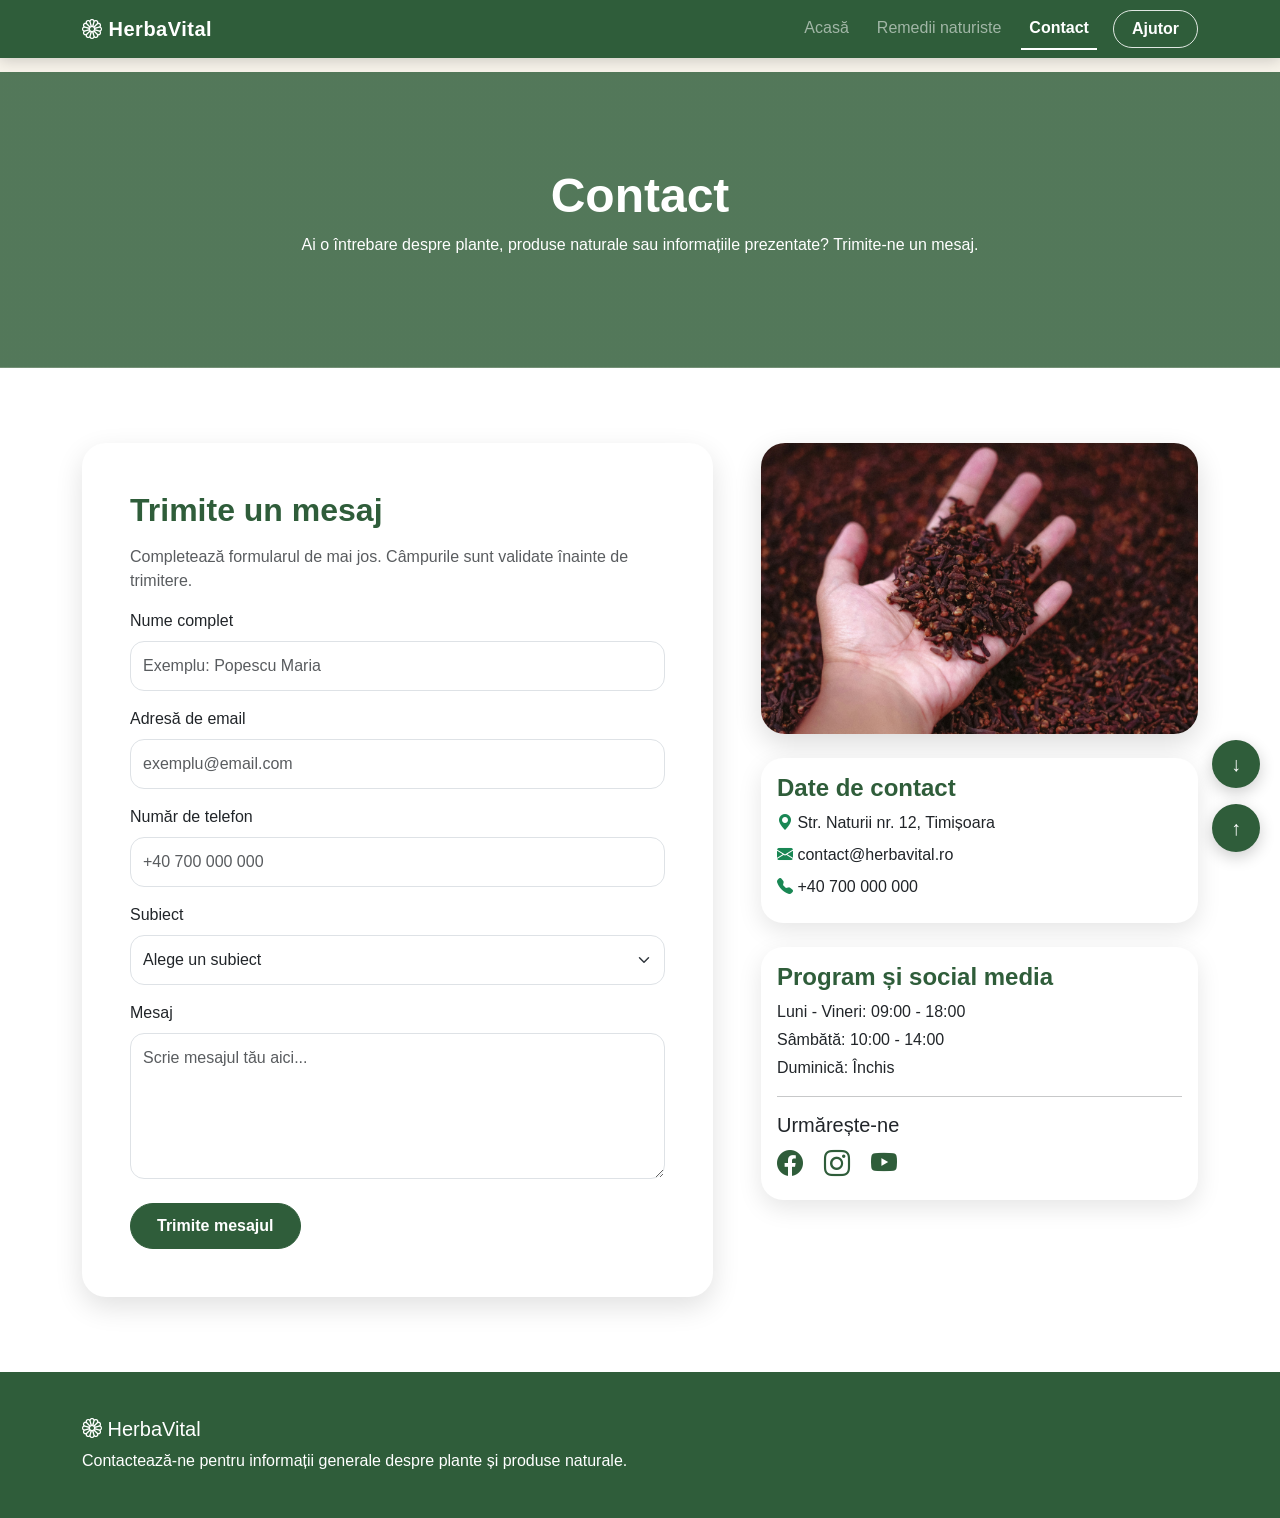
==== contact.html @ 12eb25f9 "Add website files" ====
<!DOCTYPE html>
<html lang="ro">
<head>
    <meta charset="UTF-8">

    <!-- Configurează afișarea corectă pe telefoane, tablete și desktop -->
    <meta name="viewport" content="width=device-width, initial-scale=1.0">

    <!-- Definește titlul paginii de contact -->
    <title>HerbaVital | Contact</title>

    <!-- Încarcă Bootstrap pentru layout, formular și comportament responsive -->
    <link href="https://cdn.jsdelivr.net/npm/bootstrap@5.3.8/dist/css/bootstrap.min.css" rel="stylesheet">

    <!-- Încarcă iconițele folosite pentru datele de contact și rețelele sociale -->
    <link href="https://cdn.jsdelivr.net/npm/bootstrap-icons@1.11.3/font/bootstrap-icons.css" rel="stylesheet">

    <!-- Încarcă fișierul comun de stiluri personalizate -->
    <link rel="stylesheet" href="css/stil.css">
</head>
<body>

    <!-- Meniul principal permite navigarea între pagini și rămâne mereu la îndemână -->
    <nav class="navbar navbar-expand-lg navbar-dark fixed-top meniu-principal">
        <div class="container">
            <a class="navbar-brand" href="index.html">
                <i class="bi bi-flower1"></i> HerbaVital
            </a>

            <!-- Butonul este necesar pe dispozitivele cu ecran mai mic -->
            <button class="navbar-toggler" type="button" data-bs-toggle="collapse" data-bs-target="#meniuNavigare" aria-controls="meniuNavigare" aria-expanded="false" aria-label="Deschide meniul">
                <span class="navbar-toggler-icon"></span>
            </button>

            <div class="collapse navbar-collapse" id="meniuNavigare">
                <ul class="navbar-nav ms-auto">
                    <li class="nav-item">
                        <a class="nav-link" href="index.html">Acasă</a>
                    </li>
                    <li class="nav-item">
                        <a class="nav-link" href="remedii-naturiste.html">Remedii naturiste</a>
                    </li>
                    <li class="nav-item">
                        <a class="nav-link active" href="contact.html">Contact</a>
                    </li>
                    <li class="nav-item d-flex align-items-center ms-lg-3">
                        <button class="btn btn-ajutor" type="button" data-bs-toggle="modal" data-bs-target="#modalAjutor">
                            Ajutor
                        </button>
                    </li>
                </ul>
            </div>
        </div>
    </nav>

    <main>

        <!-- Antetul introduce pagina și explică pe scurt scopul formularului de contact -->
        <section class="antet-pagina">
            <div class="container text-center">
                <h1>Contact</h1>
                <p>
                    Ai o întrebare despre plante, produse naturale sau informațiile prezentate?
                    Trimite-ne un mesaj.
                </p>
            </div>
        </section>

        <!-- Secțiunea principală grupează formularul și zona laterală de informații într-un layout echilibrat -->
        <section class="sectiune-alba">
            <div class="container">
                <div class="row g-5 align-items-start">

                    <!-- Coloana din stânga conține formularul principal, validat înainte de trimitere -->
                    <div class="col-lg-7">
                        <div class="card card-contact">
                            <div class="card-body p-4 p-lg-5">
                                <h2 class="titlu-sectiune mb-3">Trimite un mesaj</h2>
                                <p class="text-muted">
                                    Completează formularul de mai jos. Câmpurile sunt validate înainte de trimitere.
                                </p>

                                <!-- Formularul folosește validarea din JavaScript pentru un feedback mai clar -->
                                <form action="mailto:contact@herbavital.ro" method="post" enctype="text/plain" onsubmit="return valideazaFormularContact()">
                                    <div class="mb-3">
                                        <label for="nume" class="form-label">Nume complet</label>
                                        <input type="text" class="form-control" id="nume" name="nume" placeholder="Exemplu: Popescu Maria" required>
                                    </div>

                                    <div class="mb-3">
                                        <label for="email" class="form-label">Adresă de email</label>
                                        <input type="email" class="form-control" id="email" name="email" placeholder="exemplu@email.com" required>
                                    </div>

                                    <div class="mb-3">
                                        <label for="telefon" class="form-label">Număr de telefon</label>
                                        <input type="tel" class="form-control" id="telefon" name="telefon" placeholder="+40 700 000 000" required>
                                    </div>

                                    <div class="mb-3">
                                        <label for="subiect" class="form-label">Subiect</label>
                                        <select class="form-select" id="subiect" name="subiect" required>
                                            <option value="">Alege un subiect</option>
                                            <option value="Informatii remedii">Informații despre remedii</option>
                                            <option value="Produse naturale">Produse naturale</option>
                                            <option value="Colaborare">Colaborare</option>
                                            <option value="Alt subiect">Alt subiect</option>
                                        </select>
                                    </div>

                                    <div class="mb-4">
                                        <label for="mesaj" class="form-label">Mesaj</label>
                                        <textarea class="form-control" id="mesaj" name="mesaj" rows="5" placeholder="Scrie mesajul tău aici..." required></textarea>
                                    </div>

                                    <button type="submit" class="btn btn-success">
                                        Trimite mesajul
                                    </button>
                                </form>
                            </div>
                        </div>
                    </div>

                    <!-- Coloana din dreapta completează formularul cu imagine, date de contact și social media -->
                    <div class="col-lg-5">
                        <img src="imagini/contact/contact-natura.jpg" class="img-fluid imagine-rotunjita mb-4" alt="Contact HerbaVital">

                        <div class="card card-personalizat mb-4">
                            <div class="card-body">
                                <h4 class="titlu-sectiune">Date de contact</h4>
                                <p class="mb-2">
                                    <i class="bi bi-geo-alt-fill text-success"></i>
                                    Str. Naturii nr. 12, Timișoara
                                </p>
                                <p class="mb-2">
                                    <i class="bi bi-envelope-fill text-success"></i>
                                    contact@herbavital.ro
                                </p>
                                <p class="mb-2">
                                    <i class="bi bi-telephone-fill text-success"></i>
                                    +40 700 000 000
                                </p>
                            </div>
                        </div>

                        <div class="card card-personalizat">
                            <div class="card-body">
                                <h4 class="titlu-sectiune">Program și social media</h4>
                                <p class="mb-1">Luni - Vineri: 09:00 - 18:00</p>
                                <p class="mb-1">Sâmbătă: 10:00 - 14:00</p>
                                <p class="mb-0">Duminică: Închis</p>

                                <hr>

                                <h5>Urmărește-ne</h5>
                                <a href="https://www.facebook.com/" class="link-social-contact" target="_blank" aria-label="Facebook" rel="noreferrer">
                                    <i class="bi bi-facebook"></i>
                                </a>
                                <a href="https://www.instagram.com/" class="link-social-contact" target="_blank" aria-label="Instagram" rel="noreferrer">
                                    <i class="bi bi-instagram"></i>
                                </a>
                                <a href="https://www.youtube.com/" class="link-social-contact" target="_blank" aria-label="YouTube" rel="noreferrer">
                                    <i class="bi bi-youtube"></i>
                                </a>
                            </div>
                        </div>
                    </div>
                </div>
            </div>
        </section>
    </main>

    <!-- Footer-ul închide pagina și păstrează identitatea vizuală a site-ului -->
    <footer class="footer-site">
        <div class="container">
            <h5><i class="bi bi-flower1"></i> HerbaVital</h5>
            <p class="mb-0">
                Contactează-ne pentru informații generale despre plante și produse naturale.
            </p>
        </div>
    </footer>

    <!-- Butoanele fixe oferă utilizatorului o navigare rapidă într-o pagină mai lungă -->
    <button class="buton-sus" onclick="mergiSus()" aria-label="Mergi sus">↑</button>
    <button class="buton-jos" onclick="mergiJos()" aria-label="Mergi jos">↓</button>

    <!-- Fereastra de ajutor păstrează instrucțiunile scurte la îndemână -->
    <div class="modal fade" id="modalAjutor" tabindex="-1" aria-labelledby="titluModalAjutor" aria-hidden="true">
        <div class="modal-dialog modal-dialog-centered">
            <div class="modal-content modal-ajutor">
                <div class="modal-header">
                    <h5 class="modal-title" id="titluModalAjutor">Ajutor navigare</h5>
                    <button type="button" class="btn-close" data-bs-dismiss="modal" aria-label="Închide"></button>
                </div>
                <div class="modal-body">
                    <p>
                        Folosește meniul principal pentru a naviga între pagini. În pagina de remedii poți căuta rapid
                        plante sau categorii, iar în pagina de contact poți trimite un mesaj prin formular.
                    </p>
                    <p class="mb-0">
                        Pentru deplasare rapidă în pagină, poți folosi butoanele UP și DOWN din partea dreaptă.
                    </p>
                </div>
            </div>
        </div>
    </div>

    <!-- Încarcă funcționalitățile Bootstrap pentru meniu și fereastra modală -->
    <script src="https://cdn.jsdelivr.net/npm/bootstrap@5.3.8/dist/js/bootstrap.bundle.min.js"></script>

    <!-- Încarcă funcțiile personalizate pentru validare și deplasare în pagină -->
    <script src="js/script.js"></script>
</body>
</html>
---- css/stil.css ----
/* Configurează aspectul general al paginii și păstrează spațiu pentru meniul fix de sus */
body {
    font-family: Arial, Helvetica, sans-serif;
    background-color: #f7f3ea;
    color: #3d332b;
    padding-top: 72px;
}

/* Stilizează meniul principal și îi oferă o prezență vizuală clară */
.meniu-principal {
    background-color: #2f5d3a;
    box-shadow: 0 2px 14px rgba(0, 0, 0, 0.18);
}

/* Evidențiază numele brandului din meniu */
.navbar-brand {
    font-weight: 800;
    letter-spacing: 0.5px;
}

/* Controlează distanța și greutatea linkurilor din meniul principal */
.navbar .nav-link {
    margin-left: 12px;
    font-weight: 500;
}

/* Marchează pagina activă astfel încât utilizatorul să știe unde se află */
.navbar .nav-link.active {
    font-weight: 800;
    border-bottom: 2px solid #ffffff;
}

/* Stilizează butonul Ajutor pentru a se integra în bara de navigare */
.btn-ajutor {
    background-color: transparent;
    color: #ffffff;
    border-radius: 999px;
    padding: 6px 18px;
    font-weight: 700;
    border: 1px solid rgba(255, 255, 255, 0.85);
}

/* Păstrează contrastul bun al butonului la hover */
.btn-ajutor:hover {
    background-color: rgba(255, 255, 255, 0.15);
    color: #ffffff;
    border-color: #ffffff;
}

/* Definește forma generală a ferestrei modale de ajutor */
.modal-ajutor {
    border: none;
    border-radius: 22px;
    overflow: hidden;
}

/* Colorează antetul modalei în ton cu identitatea site-ului */
.modal-ajutor .modal-header {
    background-color: #2f5d3a;
    color: #ffffff;
}

/* Face iconița de închidere vizibilă pe fundal închis */
.modal-ajutor .btn-close {
    filter: invert(1);
}

/* Creează zona hero cu imagine de fundal și overlay pentru lizibilitate */
.sectiune-ero {
    min-height: 620px;
    background: linear-gradient(rgba(47, 93, 58, 0.70), rgba(47, 93, 58, 0.70)), url("../imagini/acasa/hero-natura.jpg");
    background-size: cover;
    background-position: center;
    color: #ffffff;
    display: flex;
    align-items: center;
}

/* Evidențiază eticheta scurtă din deschiderea paginii */
.eticheta-hero {
    display: inline-block;
    background-color: rgba(255, 255, 255, 0.16);
    border: 1px solid rgba(255, 255, 255, 0.35);
    color: #ffffff;
    padding: 8px 16px;
    border-radius: 999px;
    margin-bottom: 18px;
    font-size: 0.95rem;
}

/* Controlează dimensiunea și impactul titlului principal */
.sectiune-ero h1 {
    font-size: 3.5rem;
    font-weight: 850;
    line-height: 1.1;
}

/* Stilizează antetul paginilor secundare */
.antet-pagina {
    background: linear-gradient(rgba(47, 93, 58, 0.82), rgba(47, 93, 58, 0.82)), url("../imagini/acasa/produse-naturale.jpg");
    background-size: cover;
    background-position: center;
    color: #ffffff;
    padding: 95px 20px;
}

/* Evidențiază titlul mare din anteturile secundare */
.antet-pagina h1 {
    font-size: 3rem;
    font-weight: 850;
}

/* Definește secțiunile cu fundal alb */
.sectiune-alba {
    background-color: #ffffff;
    padding: 75px 0;
}

/* Definește secțiunile cu fundal crem pentru alternanță vizuală */
.sectiune-crem {
    background-color: #f7f3ea;
    padding: 75px 0;
}

/* Adaugă spațiu dedicat sub carusel, fără să depindă de paddingul secțiunii următoare */
.sectiune-carusel {
    padding-bottom: 120px;
}

/* Păstrează încă puțin aer și direct în jurul caruselului */
.sectiune-carusel .carusel-personalizat {
    margin-bottom: 20px;
}

/* Ajustează secțiunea despre astfel încât să nu se mai lipească de carusel */
.sectiune-despre {
    padding-top: 45px;
    padding-bottom: 130px;
}

/* Controlează respirația vizuală a secțiunii cu nevoi */
.sectiune-nevoi {
    padding-top: 115px;
    padding-bottom: 130px;
}

/* Dă mai multă distanță între titlu și cardurile cu nevoi */
.sectiune-nevoi .row.g-4 {
    margin-top: 25px;
}

/* Uniformizează titlurile importante din pagini */
.titlu-sectiune {
    color: #2f5d3a;
    font-weight: 850;
}

/* Rotunjește imaginile și le oferă profunzime prin umbră */
.imagine-rotunjita {
    border-radius: 24px;
    box-shadow: 0 10px 28px rgba(0, 0, 0, 0.14);
}

/* Stilizează caruselul ca un bloc vizual puternic și bine delimitat */
.carusel-personalizat {
    border-radius: 24px;
    overflow: hidden;
    box-shadow: 0 10px 28px rgba(0, 0, 0, 0.16);
}

/* Păstrează imaginile din carusel la o înălțime constantă */
.carusel-personalizat img {
    height: 500px;
    object-fit: cover;
}

/* Crește lizibilitatea textului afișat peste imaginile caruselului */
.carousel-caption {
    background-color: rgba(47, 93, 58, 0.72);
    border-radius: 16px;
    padding: 16px;
}

/* Definește cardurile standard folosite în mai multe zone ale site-ului */
.card-personalizat {
    border: none;
    border-radius: 22px;
    overflow: hidden;
    box-shadow: 0 8px 24px rgba(0, 0, 0, 0.10);
    transition: transform 0.25s ease, box-shadow 0.25s ease;
}

/* Adaugă un efect discret de ridicare la hover */
.card-personalizat:hover {
    transform: translateY(-6px);
    box-shadow: 0 12px 30px rgba(0, 0, 0, 0.15);
}

/* Uniformizează înălțimea imaginilor din carduri */
.card-personalizat img {
    height: 220px;
    object-fit: cover;
}

/* Stilizează iconițele mari din cardurile informative */
.iconita-card {
    font-size: 42px;
    color: #2f5d3a;
    margin-bottom: 16px;
}

/* Creează pastilele de categorie folosite deasupra remediilor */
.categorie-remediu {
    display: inline-block;
    background-color: #e5f1e8;
    color: #2f5d3a;
    padding: 5px 12px;
    border-radius: 999px;
    font-size: 0.85rem;
    font-weight: 700;
}

/* Stilizează câmpul principal de căutare */
.camp-cautare {
    border-radius: 999px;
    padding: 14px 22px;
}

/* Stilizează etichetele scurte de secțiune */
.eticheta-sectiune {
    display: inline-block;
    background-color: #e5f1e8;
    color: #2f5d3a;
    padding: 7px 16px;
    border-radius: 999px;
    font-size: 0.88rem;
    font-weight: 800;
    letter-spacing: 0.3px;
}

/* Controlează spațierea secțiunii-ghid de plante */
.sectiune-ghid-plante {
    padding-top: 95px;
    padding-bottom: 115px;
}

/* Creează spațiu pentru noua secțiune de ghid care a înlocuit video-ul */
.sectiune-ghid-remedii {
    padding-top: 90px;
    padding-bottom: 100px;
}

/* Configurează zona de întrebări frecvente */
.sectiune-intrebari {
    padding-top: 95px;
    padding-bottom: 110px;
}

/* Definește cardurile de orientare cu pași sau recomandări scurte */
.card-orientare {
    background-color: #ffffff;
    border-radius: 22px;
    padding: 28px;
    height: 100%;
    text-align: center;
    box-shadow: 0 8px 24px rgba(0, 0, 0, 0.10);
    transition: transform 0.25s ease, box-shadow 0.25s ease;
}

/* Aplică un mic efect de accentuare la hover */
.card-orientare:hover {
    transform: translateY(-6px);
    box-shadow: 0 12px 30px rgba(0, 0, 0, 0.15);
}

/* Dimensionează iconițele din cardurile de orientare */
.card-orientare i {
    font-size: 40px;
    color: #2f5d3a;
    margin-bottom: 16px;
}

/* Evidențiază titlurile din cardurile de orientare */
.card-orientare h5 {
    color: #2f5d3a;
    font-weight: 800;
    margin-bottom: 12px;
}

/* Menține textul descriptiv într-un ton secundar */
.card-orientare p {
    color: #6c757d;
    margin-bottom: 0;
}

/* Stilizează noul card detaliat de plantă care înlocuiește tabelul clasic */
.card-planta-detaliata {
    background: linear-gradient(180deg, #ffffff, #f6fbf7);
    border: 1px solid rgba(47, 93, 58, 0.08);
    border-radius: 24px;
    padding: 24px;
    box-shadow: 0 10px 26px rgba(0, 0, 0, 0.08);
    cursor: pointer;
    transition: transform 0.22s ease, box-shadow 0.22s ease, border-color 0.22s ease;
}

/* Marchează vizual cardul selectat și oferă feedback la interacțiune */
.card-planta-detaliata:hover,
.card-planta-detaliata.activa {
    transform: translateY(-5px);
    box-shadow: 0 16px 34px rgba(0, 0, 0, 0.12);
    border-color: rgba(47, 93, 58, 0.35);
}

/* Evidențiază numele plantei din card */
.card-planta-detaliata h5 {
    color: #2f5d3a;
    font-weight: 850;
    margin-bottom: 4px;
}

/* Stilizează denumirea latină într-un ton mai discret */
.denumire-latina {
    margin-bottom: 0;
    color: #7a8179;
    font-size: 0.92rem;
}

/* Creează o insignă scurtă pentru profilul plantei */
.insigna-profil {
    background-color: #eef7f0;
    color: #2f5d3a;
    border-radius: 999px;
    padding: 6px 12px;
    font-size: 0.8rem;
    font-weight: 800;
}

/* Organizează informațiile esențiale din card într-o listă ușor de parcurs */
.lista-profil-planta {
    list-style: none;
    padding-left: 0;
    margin-bottom: 18px;
}

/* Delimitează vizual fiecare informație din profil */
.lista-profil-planta li {
    padding: 9px 0;
    border-bottom: 1px solid rgba(47, 93, 58, 0.08);
    color: #566056;
}

/* Elimină separatorul inutil după ultimul element */
.lista-profil-planta li:last-child {
    border-bottom: none;
}

/* Butonul are rol vizual și întărește ideea de interactivitate a cardului */
.buton-profil {
    border-radius: 999px;
    font-weight: 700;
    pointer-events: none;
}

/* Așază filtrele pe un singur rând flexibil și aerisit */
.filtre-plante {
    display: flex;
    justify-content: center;
    flex-wrap: wrap;
    gap: 10px;
}

/* Stilizează butoanele de filtrare */
.filtru-planta {
    border-radius: 999px;
    border: 1px solid #2f5d3a;
    color: #2f5d3a;
    background-color: #ffffff;
    padding: 8px 18px;
    font-weight: 700;
}

/* Marchează filtrul activ sau starea de hover */
.filtru-planta.activ,
.filtru-planta:hover {
    background-color: #2f5d3a;
    color: #ffffff;
}

/* Definește pastilele informative pentru tipurile de nevoie asociate unei plante */
.pastila-planta {
    display: inline-block;
    padding: 6px 12px;
    border-radius: 999px;
    font-size: 0.82rem;
    font-weight: 800;
    margin: 3px;
}

/* Culoare pentru etichetele verzi */
.pastila-planta.verde {
    background-color: #e5f1e8;
    color: #2f5d3a;
}

/* Culoare pentru etichetele galbene */
.pastila-planta.galben {
    background-color: #fff4d8;
    color: #8a6200;
}

/* Culoare pentru etichetele portocalii */
.pastila-planta.portocaliu {
    background-color: #ffe8d6;
    color: #a54f00;
}

/* Culoare pentru etichetele mov */
.pastila-planta.mov {
    background-color: #eee7ff;
    color: #5c3f99;
}

/* Culoare pentru etichetele roz */
.pastila-planta.roz {
    background-color: #ffe5ec;
    color: #9f2f55;
}

/* Creează panoul de detalii care se actualizează la selectarea unei plante */
.panou-detalii-planta {
    background: linear-gradient(135deg, #ffffff, #eef7f0);
    border-left: 5px solid #2f5d3a;
    border-radius: 22px;
    padding: 24px;
    box-shadow: 0 8px 24px rgba(0, 0, 0, 0.10);
}

/* Evidențiază titlul plantei selectate */
.panou-detalii-planta h5 {
    color: #2f5d3a;
    font-weight: 850;
    margin-bottom: 10px;
}

/* Menține textul panoului într-un ton cald și ușor de citit */
.panou-detalii-planta p {
    color: #5f665f;
}

/* Stilizează întrebările frecvente într-un format modern și compact */
.accordion-herbavital .accordion-item {
    border: none;
    border-radius: 20px;
    overflow: hidden;
    margin-bottom: 14px;
    box-shadow: 0 8px 24px rgba(0, 0, 0, 0.08);
}

/* Evidențiază butoanele de deschidere din FAQ */
.accordion-herbavital .accordion-button {
    font-weight: 700;
    color: #2f5d3a;
    background-color: #ffffff;
    padding: 20px 22px;
}

/* Marchează starea deschisă a întrebării active */
.accordion-herbavital .accordion-button:not(.collapsed) {
    background-color: #eef7f0;
    color: #24492e;
    box-shadow: none;
}

/* Adaugă un focus vizibil pentru accesibilitate */
.accordion-herbavital .accordion-button:focus {
    box-shadow: 0 0 0 0.2rem rgba(143, 185, 150, 0.20);
}

/* Stilizează zona de răspuns din FAQ */
.accordion-herbavital .accordion-body {
    background-color: #ffffff;
    color: #5f665f;
}

/* Uniformizează câmpurile formularului */
.form-control,
.form-select {
    border-radius: 14px;
    padding: 12px;
}

/* Evidențiază câmpul activ pentru o experiență mai clară */
.form-control:focus,
.form-select:focus {
    border-color: #8fb996;
    box-shadow: 0 0 0 0.2rem rgba(143, 185, 150, 0.25);
}

/* Stilizează cardul formularului de contact */
.card-contact {
    border: none;
    border-radius: 24px;
    box-shadow: 0 10px 28px rgba(0, 0, 0, 0.12);
}

/* Personalizează butoanele principale verzi */
.btn-success {
    background-color: #2f5d3a;
    border-color: #2f5d3a;
    border-radius: 999px;
    padding: 10px 26px;
    font-weight: 700;
}

/* Creează o stare de hover mai închisă pentru butoanele verzi */
.btn-success:hover {
    background-color: #24492e;
    border-color: #24492e;
}

/* Rotunjește butonul secundar din hero */
.btn-outline-light {
    border-radius: 999px;
    padding: 10px 26px;
    font-weight: 700;
}

/* Definește butoanele fixe de navigare în pagină */
.buton-sus,
.buton-jos {
    position: fixed;
    right: 20px;
    width: 48px;
    height: 48px;
    border: none;
    border-radius: 50%;
    background-color: #2f5d3a;
    color: #ffffff;
    font-size: 20px;
    font-weight: 800;
    z-index: 999;
    box-shadow: 0 5px 16px rgba(0, 0, 0, 0.20);
}

/* Poziționează butonul pentru revenirea în sus */
.buton-sus {
    bottom: 48px;
}

/* Poziționează butonul pentru coborâre în pagină */
.buton-jos {
    bottom: 112px;
}

/* Inversează poziția celor două butoane doar pe pagina principală */
.pagina-acasa .buton-sus {
    bottom: 112px;
}

.pagina-acasa .buton-jos {
    bottom: 48px;
}

/* Configurează footer-ul comun al paginilor */
.footer-site {
    background-color: #2f5d3a;
    color: #ffffff;
    padding: 45px 0;
}

/* Stilizează iconițele sociale din pagina de contact */
.link-social-contact {
    color: #2f5d3a;
    font-size: 26px;
    margin-right: 14px;
    text-decoration: none;
}

/* Oferă feedback vizual la hover pentru iconițele sociale */
.link-social-contact:hover {
    color: #24492e;
}

/* Adaugă mai mult spațiu sub cardurile din lista de remedii */
.sectiune-lista-remedii {
    padding-bottom: 130px;
}

/* Ajustează layoutul pentru tablete și ecrane medii */
@media (max-width: 992px) {
    .sectiune-ero {
        min-height: 560px;
        text-align: center;
    }

    .sectiune-ero h1 {
        font-size: 2.7rem;
    }

    .carusel-personalizat img {
        height: 380px;
    }

    .btn-ajutor {
        margin-top: 12px;
    }
}

/* Ajustează layoutul pentru telefoane și ecrane înguste */
@media (max-width: 768px) {
    body {
        padding-top: 68px;
    }

    .sectiune-ero {
        min-height: 520px;
        padding: 40px 0;
    }

    .sectiune-ero h1 {
        font-size: 2.2rem;
    }

    .antet-pagina {
        padding: 70px 20px;
    }

    .antet-pagina h1 {
        font-size: 2.3rem;
    }

    .sectiune-alba,
    .sectiune-crem {
        padding: 55px 0;
    }

    .sectiune-carusel {
        padding-bottom: 85px;
    }

    .sectiune-despre {
        padding-top: 30px;
        padding-bottom: 90px;
    }

    .sectiune-nevoi {
        padding-top: 80px;
        padding-bottom: 95px;
    }

    .sectiune-ghid-remedii,
    .sectiune-ghid-plante,
    .sectiune-intrebari {
        padding-top: 70px;
        padding-bottom: 85px;
    }

    .carusel-personalizat img {
        height: 300px;
    }

    .card-personalizat img {
        height: 190px;
    }

    .card-planta-detaliata {
        padding: 20px;
    }

    .buton-sus,
    .buton-jos {
        width: 42px;
        height: 42px;
        font-size: 18px;
        right: 14px;
    }

    .buton-sus {
        bottom: 46px;
    }

    .buton-jos {
        bottom: 102px;
    }

    .pagina-acasa .buton-sus {
        bottom: 102px;
    }

    .pagina-acasa .buton-jos {
        bottom: 46px;
    }
}
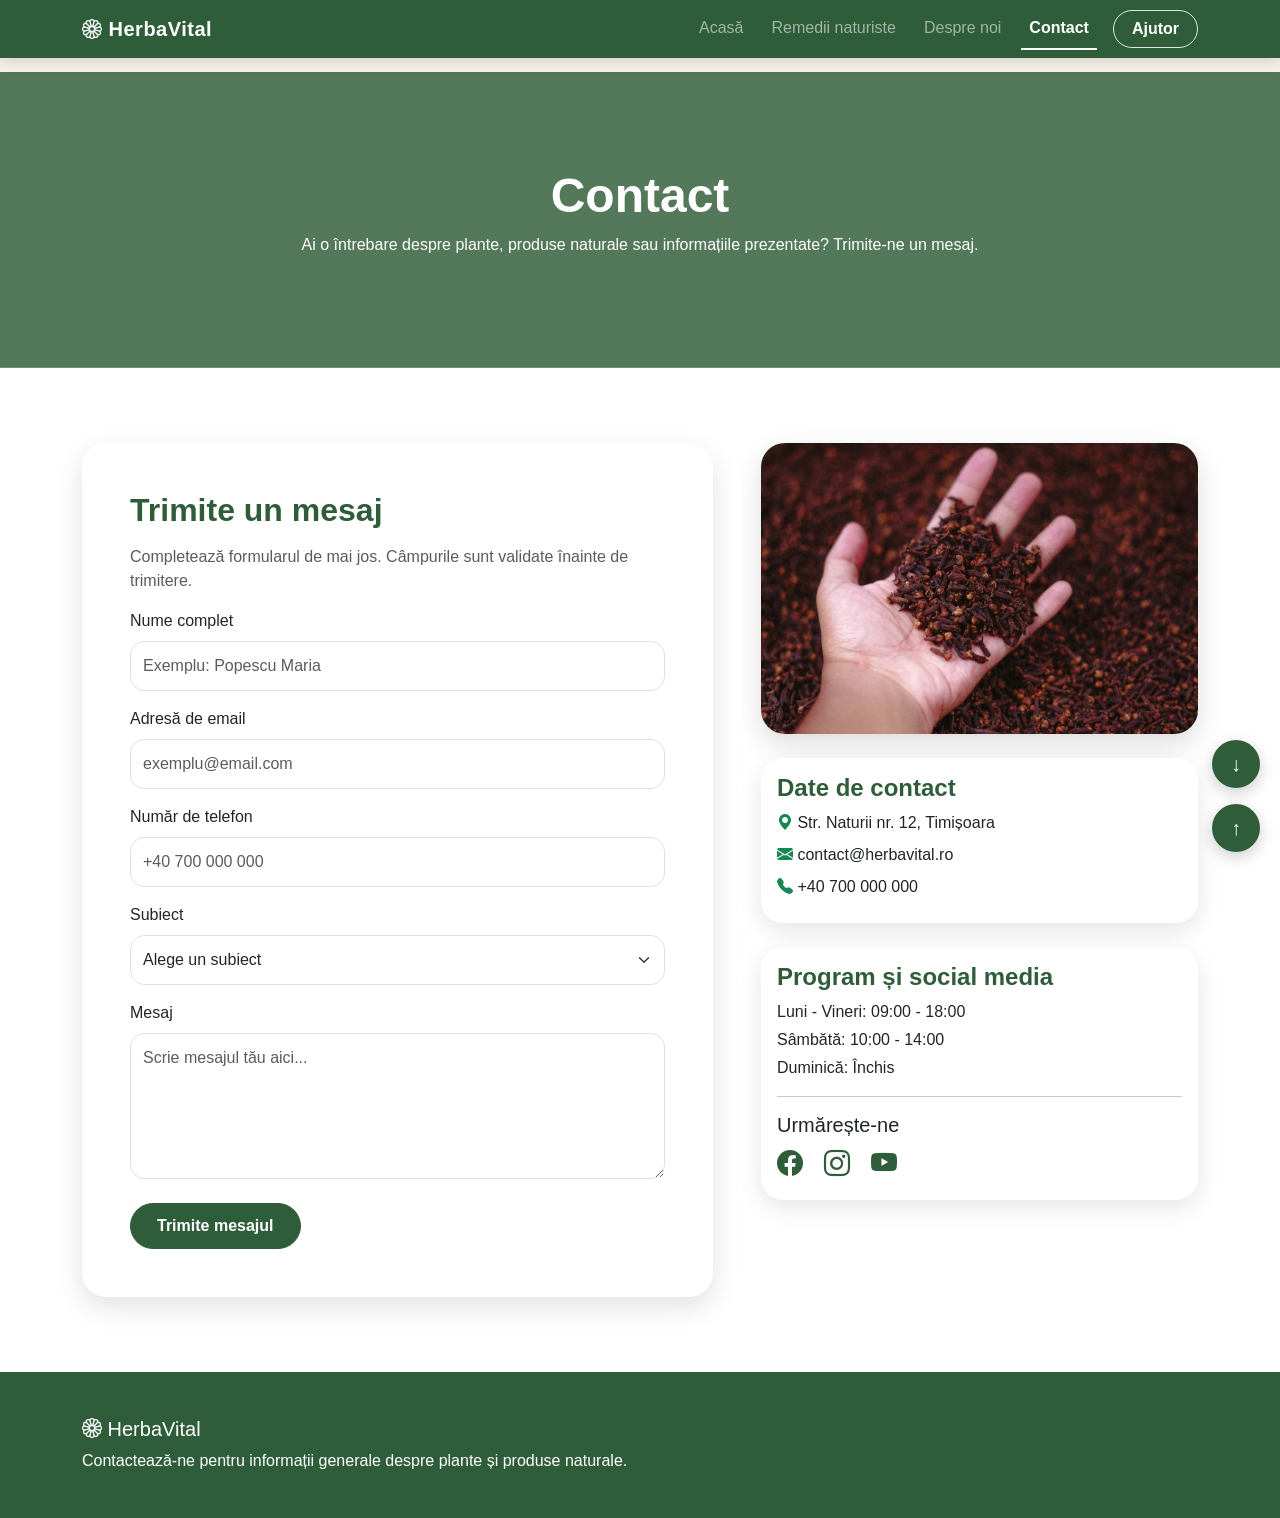
==== commit f6b4a0e7: "new Despre noi page" ====
--- a/contact.html
+++ b/contact.html
@@ -40,6 +40,10 @@
                     <li class="nav-item">
                         <a class="nav-link" href="remedii-naturiste.html">Remedii naturiste</a>
                     </li>
+                    </li>
+                    <li class="nav-item">
+                        <a class="nav-link" href="noi.html">Despre noi</a>
+                    </li>                    
                     <li class="nav-item">
                         <a class="nav-link active" href="contact.html">Contact</a>
                     </li>
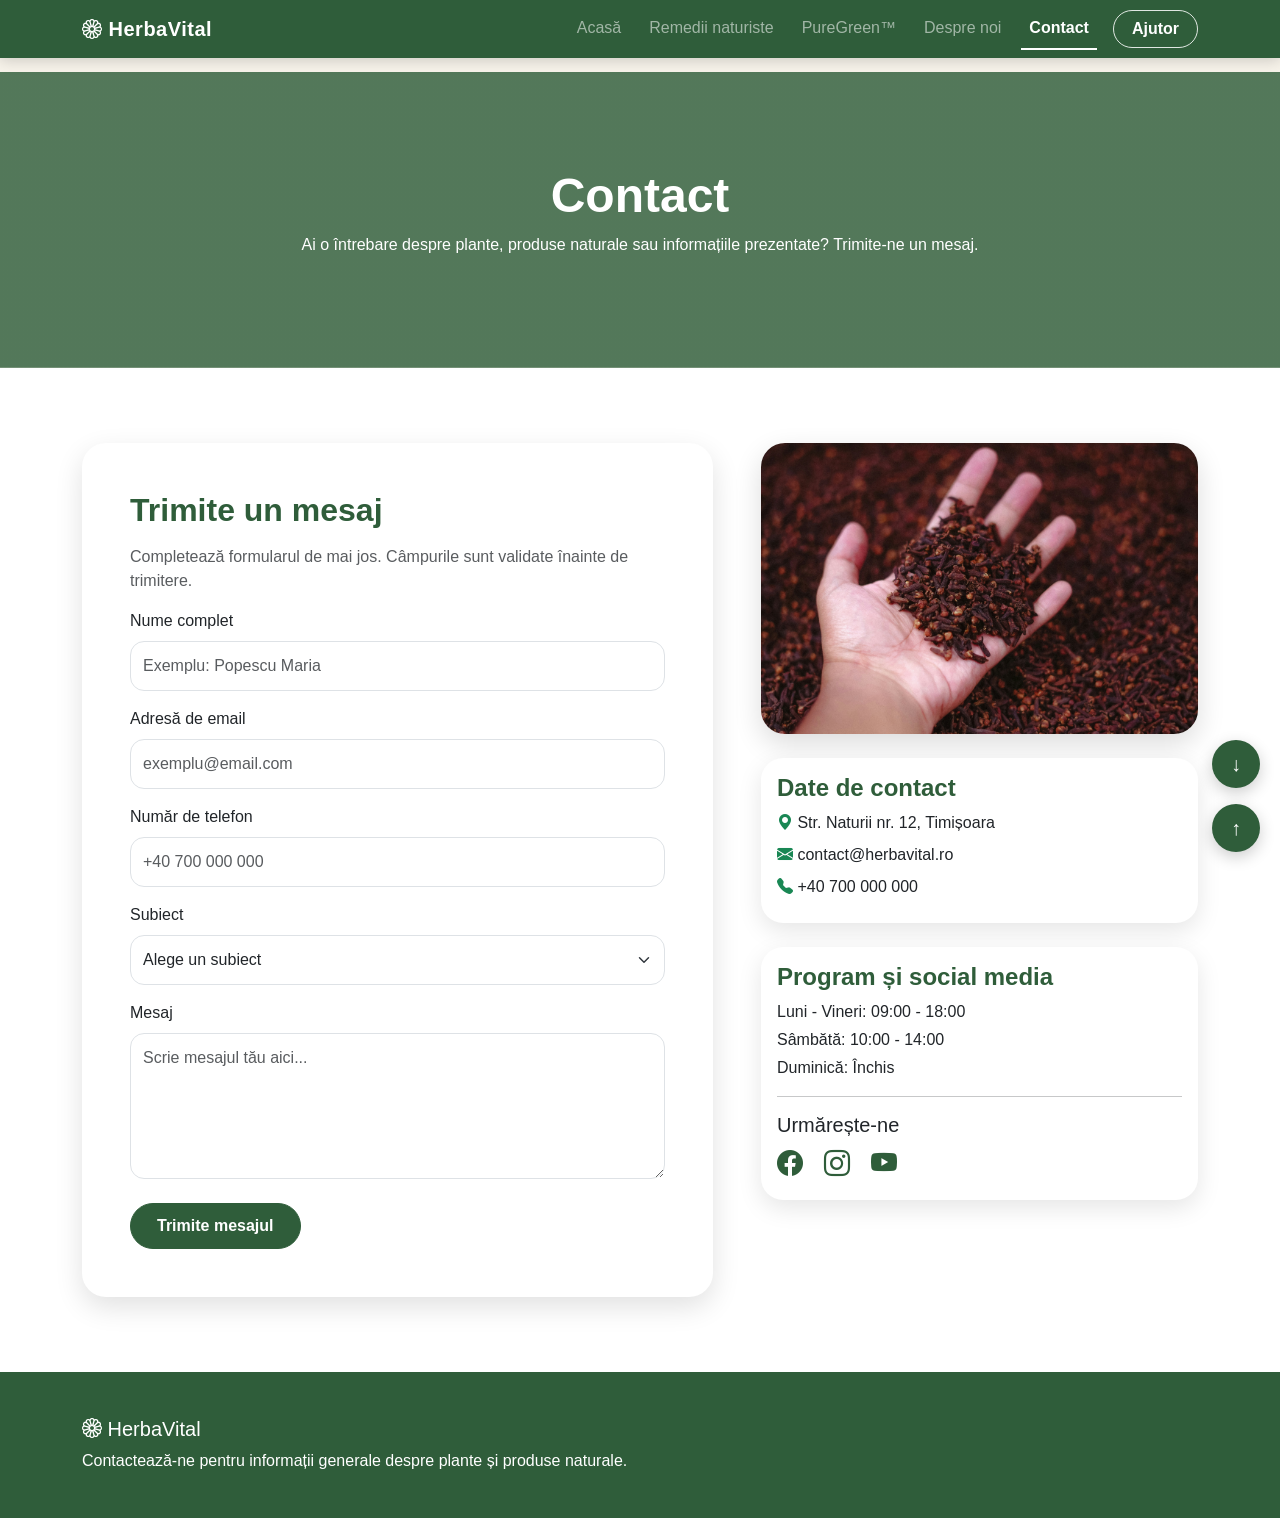
==== commit d019d17c: "New PureGreen page, additions to navbar + fixes" ====
--- a/contact.html
+++ b/contact.html
@@ -40,7 +40,9 @@
                     <li class="nav-item">
                         <a class="nav-link" href="remedii-naturiste.html">Remedii naturiste</a>
                     </li>
-                    </li>
+                    <li class="nav-item">
+                        <a class="nav-link" href="puregreen.html">PureGreen™</a>
+                    </li>                          
                     <li class="nav-item">
                         <a class="nav-link" href="noi.html">Despre noi</a>
                     </li>                    
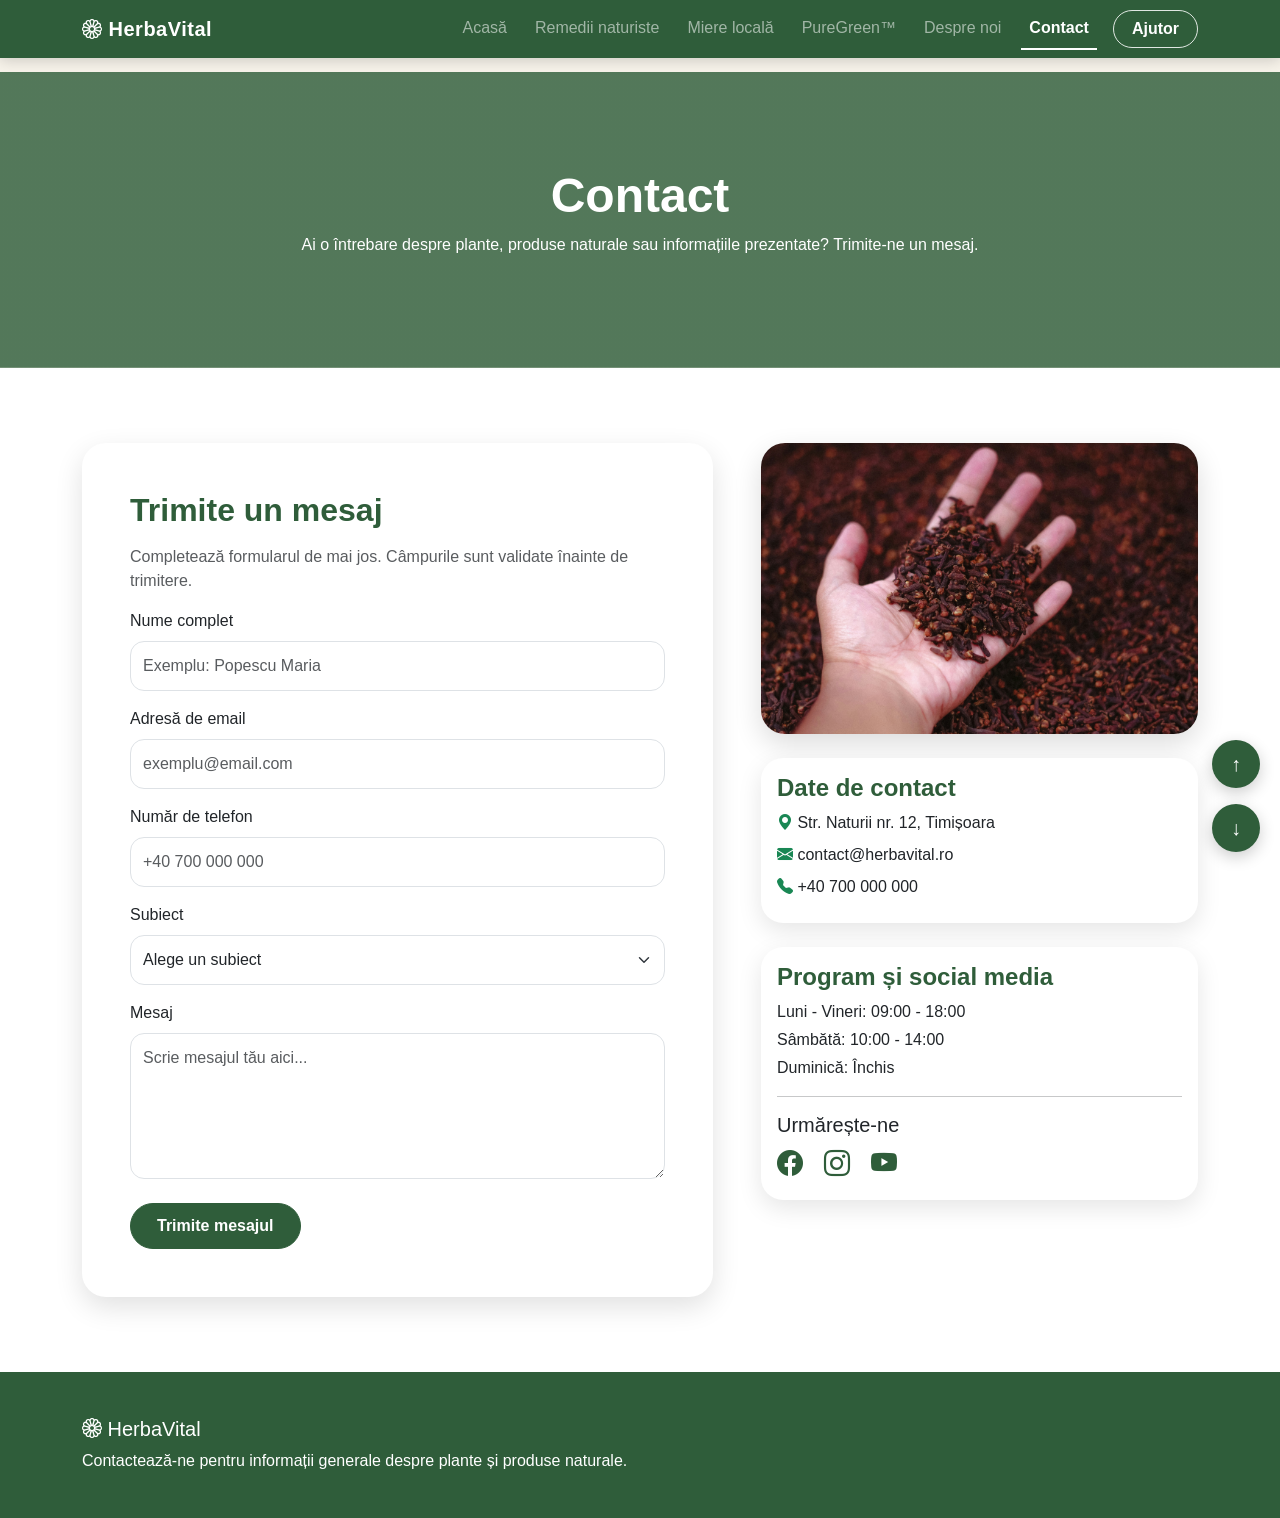
==== commit 9e3e5035: "Page changes" ====
--- a/contact.html
+++ b/contact.html
@@ -39,6 +39,9 @@
                     </li>
                     <li class="nav-item">
                         <a class="nav-link" href="remedii-naturiste.html">Remedii naturiste</a>
+                    </li>
+                    <li class="nav-item">
+                        <a class="nav-link" href="miere-locala.html">Miere locală</a>
                     </li>
                     <li class="nav-item">
                         <a class="nav-link" href="puregreen.html">PureGreen™</a>
--- a/css/stil.css
+++ b/css/stil.css
@@ -16,6 +16,19 @@
 .navbar-brand {
     font-weight: 800;
     letter-spacing: 0.5px;
+}
+
+/* Permite animarea discretă a iconiței din logo fără să afecteze textul brandului */
+.navbar-brand i {
+    display: inline-block;
+    transform-origin: center;
+}
+
+/* Animează doar pe pagina principală iconița de lângă HerbaVital la hover, focus sau atingere */
+.navbar-brand:hover i,
+.navbar-brand:focus-visible i,
+.navbar-brand:active i {
+    animation: rotire-logo 0.8s ease;
 }
 
 /* Controlează distanța și greutatea linkurilor din meniul principal */
@@ -110,6 +123,13 @@
     font-weight: 850;
 }
 
+/* Personalizează antetul dedicat paginii despre miere locală și produse apicole */
+.antet-miere {
+    background: linear-gradient(rgba(47, 93, 58, 0.78), rgba(47, 93, 58, 0.78)), url("../imagini/miere/apicultor.jpg");
+    background-size: cover;
+    background-position: center;
+}
+
 /* Definește secțiunile cu fundal alb */
 .sectiune-alba {
     background-color: #ffffff;
@@ -147,6 +167,55 @@
 /* Dă mai multă distanță între titlu și cardurile cu nevoi */
 .sectiune-nevoi .row.g-4 {
     margin-top: 25px;
+}
+
+/* Controlează lățimea textului introductiv din secțiunea cu nevoi */
+.subtitlu-nevoi {
+    max-width: 900px;
+}
+
+/* Adaptează cardurile de nevoie pentru descrieri mai ample și mai naturale */
+.card-nevoie {
+    background: linear-gradient(180deg, #ffffff, #f8fcf8);
+}
+
+/* Oferă mai mult spațiu în cardurile cu descrieri ample */
+.card-nevoie .card-body {
+    padding: 32px;
+}
+
+/* Controlează titlurile din cardurile cu nevoi */
+.card-nevoie h5 {
+    color: #2f5d3a;
+    font-weight: 850;
+    margin-bottom: 14px;
+}
+
+/* Menține textul cardurilor ușor de parcurs și mai aerisit */
+.card-nevoie p {
+    color: #59645c;
+    margin-bottom: 0;
+    line-height: 1.7;
+}
+
+/* Stilizează mesajul final care ghidează utilizatorul către pașii următori */
+.mesaj-nevoi {
+    max-width: 820px;
+    margin-left: auto;
+    margin-right: auto;
+    color: #59645c;
+}
+
+/* Evidențiază linkurile din mesajul final fără să rupă identitatea vizuală */
+.mesaj-nevoi a {
+    color: #2f5d3a;
+    font-weight: 700;
+    text-decoration: none;
+}
+
+.mesaj-nevoi a:hover {
+    color: #24492e;
+    text-decoration: underline;
 }
 
 /* Uniformizează titlurile importante din pagini */
@@ -248,6 +317,21 @@
 .sectiune-ghid-remedii {
     padding-top: 90px;
     padding-bottom: 100px;
+}
+
+/* Controlează spațierea secțiunii dedicate uleiurilor și extractelor */
+.sectiune-uleiuri-media {
+    padding-top: 95px;
+    padding-bottom: 105px;
+}
+
+/* Controlează secțiunile dedicate paginii de miere locală */
+.sectiune-apicole,
+.sectiune-furnizori,
+.sectiune-miere-locala,
+.sectiune-galerie {
+    padding-top: 95px;
+    padding-bottom: 110px;
 }
 
 /* Configurează zona de întrebări frecvente */
@@ -291,6 +375,202 @@
 .card-orientare p {
     color: #6c757d;
     margin-bottom: 0;
+}
+
+/* Stilizează cardurile despre produse apicole */
+.card-apicol {
+    background-color: #ffffff;
+    border: none;
+    border-radius: 24px;
+    overflow: hidden;
+    box-shadow: 0 10px 28px rgba(0, 0, 0, 0.10);
+    transition: transform 0.25s ease, box-shadow 0.25s ease;
+}
+
+/* Oferă feedback vizual la hover pentru cardurile apicole */
+.card-apicol:hover {
+    transform: translateY(-6px);
+    box-shadow: 0 14px 34px rgba(0, 0, 0, 0.14);
+}
+
+/* Uniformizează imaginile cardurilor apicole */
+.card-apicol img {
+    height: 240px;
+    object-fit: cover;
+}
+
+/* Evidențiază titlurile produselor apicole */
+.card-apicol h5 {
+    color: #2f5d3a;
+    font-weight: 850;
+}
+
+/* Creează etichetele discrete pentru categoria fiecărui produs apicol */
+.eticheta-apicola {
+    display: inline-block;
+    background-color: #fff1d7;
+    color: #8a6200;
+    border-radius: 999px;
+    padding: 6px 13px;
+    font-size: 0.82rem;
+    font-weight: 800;
+    margin-bottom: 14px;
+}
+
+/* Stilizează cardul pentru furnizorul local recomandat */
+.card-furnizor-local {
+    background: linear-gradient(135deg, #ffffff, #f9f4e8);
+    border: none;
+    border-radius: 24px;
+    padding: 28px;
+    box-shadow: 0 10px 28px rgba(0, 0, 0, 0.10);
+}
+
+/* Evidențiază numele furnizorului */
+.card-furnizor-local h4 {
+    color: #2f5d3a;
+    font-weight: 850;
+    margin-bottom: 14px;
+}
+
+/* Definește cardurile cu beneficii despre mierea locală */
+.beneficiu-local {
+    background-color: #ffffff;
+    border-radius: 22px;
+    padding: 28px;
+    height: 100%;
+    box-shadow: 0 8px 24px rgba(0, 0, 0, 0.09);
+}
+
+/* Stilizează iconițele din cardurile cu beneficii */
+.beneficiu-local i {
+    font-size: 38px;
+    color: #b07a00;
+    margin-bottom: 14px;
+}
+
+/* Evidențiază titlul din fiecare beneficiu */
+.beneficiu-local h5 {
+    color: #2f5d3a;
+    font-weight: 850;
+}
+
+/* Creează containerul pentru tabelul comparativ apicol */
+.tabel-apicol-wrapper {
+    background-color: #ffffff;
+    border-radius: 24px;
+    padding: 12px;
+    box-shadow: 0 10px 28px rgba(0, 0, 0, 0.10);
+}
+
+/* Elimină spațiul de sub tabel */
+.tabel-apicol {
+    margin-bottom: 0;
+}
+
+/* Stilizează antetul tabelului apicol */
+.tabel-apicol thead th {
+    background-color: #2f5d3a;
+    color: #ffffff;
+    border: none;
+    padding: 18px;
+}
+
+/* Configurează celulele tabelului apicol */
+.tabel-apicol tbody td {
+    padding: 18px;
+    vertical-align: middle;
+}
+
+/* Evidențiază rândurile tabelului la hover */
+.tabel-apicol tbody tr:hover {
+    background-color: #fff8ea;
+}
+
+/* Uniformizează imaginile din caruselul paginii de miere locală */
+.carusel-miere img {
+    height: 520px;
+    object-fit: cover;
+}
+
+/* Creează o galerie foto coerentă pentru imaginile despre apicultură */
+.galerie-miere img {
+    width: 100%;
+    height: 230px;
+    object-fit: cover;
+    border-radius: 22px;
+    box-shadow: 0 10px 28px rgba(0, 0, 0, 0.12);
+}
+
+/* Stilizează alerta discretă despre alergii la produse apicole */
+.alerta-apicola {
+    background-color: #fff8ea;
+    border: 1px solid #f0d9a5;
+    color: #6f5722;
+    border-radius: 20px;
+    padding: 18px 20px;
+}
+
+/* Definește starea inițială pentru elementele care apar animat la scroll */
+.element-reveal {
+    opacity: 0;
+    transition: opacity 0.75s ease, transform 0.75s ease;
+    will-change: opacity, transform;
+}
+
+/* Mișcă ușor în sus elementele care trebuie să urce discret la apariție */
+.reveal-jos {
+    transform: translateY(36px);
+}
+
+/* Păstrează elementele video într-o apariție mai simplă, bazată pe fade */
+.reveal-fade {
+    transform: none;
+}
+
+/* Activează starea finală după ce elementul a intrat în viewport */
+.element-reveal.vizibil {
+    opacity: 1;
+    transform: translateY(0);
+}
+
+/* Stilizează video-ul din secțiunea cu uleiuri și îi oferă un aspect elegant */
+.video-uleiuri {
+    height: 100%;
+    min-height: 320px;
+    object-fit: cover;
+    border-radius: 24px;
+    box-shadow: 0 10px 28px rgba(0, 0, 0, 0.14);
+}
+
+/* Pregătește imaginea cu uleiuri pentru un efect discret de ridicare */
+.imagine-ulei-hover {
+    min-height: 320px;
+    object-fit: cover;
+    border-radius: 24px;
+    box-shadow: 0 10px 28px rgba(0, 0, 0, 0.14);
+    transition: transform 0.25s ease, box-shadow 0.25s ease;
+}
+
+/* Aplică un efect ușor de ridicare pentru imaginea statică */
+.imagine-ulei-hover:hover {
+    transform: translateY(-6px);
+    box-shadow: 0 14px 34px rgba(0, 0, 0, 0.16);
+}
+
+/* Definește animația de flip pentru iconița din logo-ul paginii principale */
+@keyframes rotire-logo {
+    0% {
+        transform: rotateY(0deg);
+    }
+
+    50% {
+        transform: rotateY(180deg);
+    }
+
+    100% {
+        transform: rotateY(360deg);
+    }
 }
 
 /* Stilizează noul card detaliat de plantă care înlocuiește tabelul clasic */
@@ -545,20 +825,11 @@
 
 /* Poziționează butonul pentru revenirea în sus */
 .buton-sus {
-    bottom: 48px;
+    bottom: 112px;
 }
 
 /* Poziționează butonul pentru coborâre în pagină */
 .buton-jos {
-    bottom: 112px;
-}
-
-/* Inversează poziția celor două butoane doar pe pagina principală */
-.pagina-acasa .buton-sus {
-    bottom: 112px;
-}
-
-.pagina-acasa .buton-jos {
     bottom: 48px;
 }
 
@@ -651,6 +922,7 @@
 
     .sectiune-ghid-remedii,
     .sectiune-ghid-plante,
+    .sectiune-uleiuri-media,
     .sectiune-intrebari {
         padding-top: 70px;
         padding-bottom: 85px;
@@ -666,6 +938,24 @@
 
     .card-planta-detaliata {
         padding: 20px;
+    }
+
+    .card-nevoie .card-body {
+        padding: 24px;
+    }
+
+    .video-uleiuri,
+    .imagine-ulei-hover {
+        min-height: 260px;
+    }
+
+    .card-apicol img,
+    .galerie-miere img {
+        height: 200px;
+    }
+
+    .carusel-miere img {
+        height: 320px;
     }
 
     .buton-sus,
@@ -677,18 +967,10 @@
     }
 
     .buton-sus {
+        bottom: 102px;
+    }
+
+    .buton-jos {
         bottom: 46px;
     }
-
-    .buton-jos {
-        bottom: 102px;
-    }
-
-    .pagina-acasa .buton-sus {
-        bottom: 102px;
-    }
-
-    .pagina-acasa .buton-jos {
-        bottom: 46px;
-    }
-}
+}
